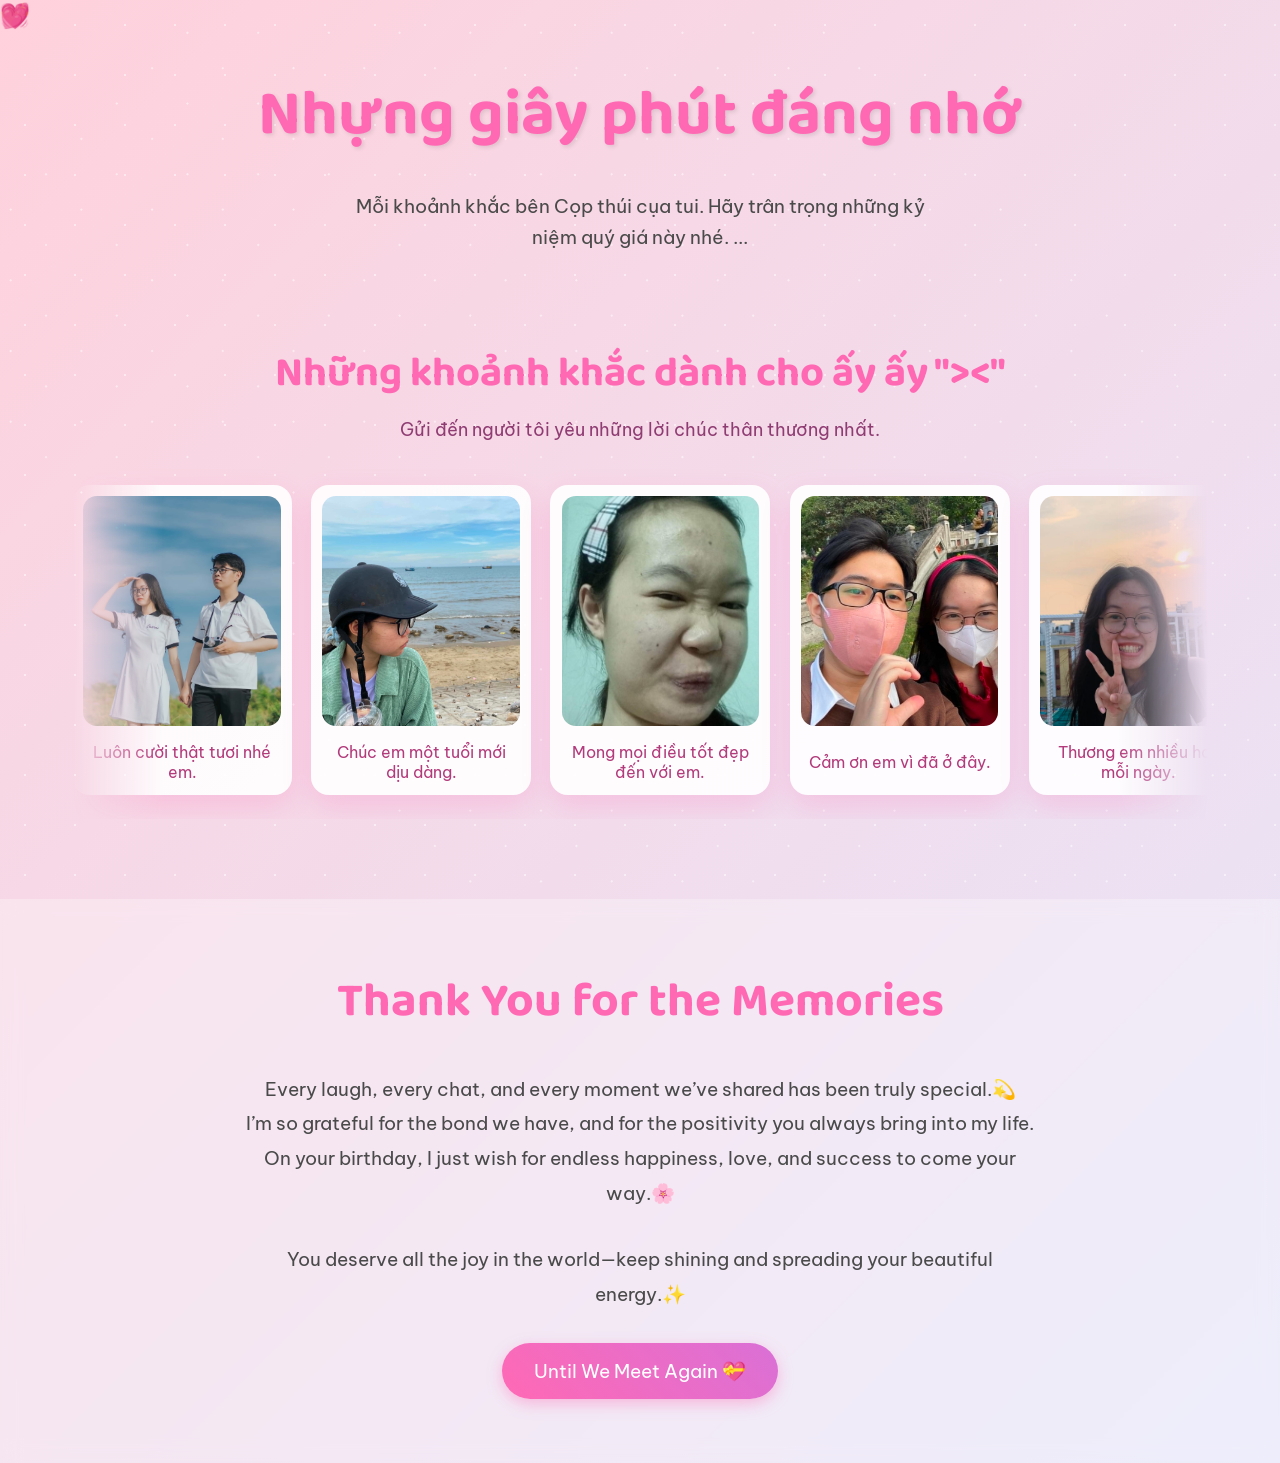
==== last.html @ 3f5a34df "Update birthday site" ====
<!DOCTYPE html>
<html lang="en">

<head>
    <meta charset="UTF-8">
    <meta name="viewport" content="width=device-width, initial-scale=1.0">
    <title>Our Beautiful Memories ✨</title>
    <style>
        @import url('https://fonts.googleapis.com/css2?family=Baloo+2:wght@500;600;700&family=Be+Vietnam+Pro:wght@400;500;600;700&display=swap');

        * {
            margin: 0;
            padding: 0;
            box-sizing: border-box;
        }

        body {
            min-height: 100vh;
            background: linear-gradient(135deg,
                    #ffd1dc 0%,
                    #e6e6fa 25%,
                    #ffefd5 50%,
                    #e6e6fa 75%,
                    #ffd1dc 100%);
            background-size: 400% 400%;
            animation: gradientFlow 15s ease infinite;
            font-family: 'Be Vietnam Pro', sans-serif;
            overflow-x: hidden;
            color: #4a4a4a;
        }

        @keyframes gradientFlow {
            0% {
                background-position: 0% 50%;
            }

            50% {
                background-position: 100% 50%;
            }

            100% {
                background-position: 0% 50%;
            }
        }

        /* Enhanced Sparkle Effect */
        .magic-sparkles {
            position: fixed;
            top: 0;
            left: 0;
            width: 100%;
            height: 100%;
            pointer-events: none;
            z-index: 1;
        }

        .sparkle {
            position: absolute;
            width: 6px;
            height: 6px;
            border-radius: 50%;
            background-color: white;
            animation: twinkle var(--duration, 4s) ease-in-out infinite;
            opacity: 0;
        }

        @keyframes twinkle {

            0%,
            100% {
                opacity: 0;
                transform: scale(0.5);
            }

            50% {
                opacity: 0.8;
                transform: scale(1);
            }
        }

        /* Generate 50 sparkles with different positions and animations */
        .magic-sparkles::before,
        .magic-sparkles::after {
            content: '';
            position: absolute;
            width: 100%;
            height: 100%;
            background-image: radial-gradient(circle, white 1px, transparent 1px);
            background-size: 50px 50px;
            animation: sparkleLayer 8s linear infinite;
            opacity: 0.5;
        }

        .magic-sparkles::after {
            animation-delay: -4s;
            transform: rotate(45deg);
        }

        @keyframes sparkleLayer {
            0% {
                transform: translateY(0);
            }

            100% {
                transform: translateY(-50px);
            }
        }

        /* Floating Hearts */
        .floating-hearts {
            position: fixed;
            width: 100%;
            height: 100%;
            pointer-events: none;
            z-index: 2;
        }

        .heart {
            position: absolute;
            font-size: 1.5rem;
            color: rgba(255, 105, 180, 0.6);
            animation: floatHeart var(--float-duration, 6s) ease-in-out infinite;
            animation-delay: var(--delay, 0s);
        }

        @keyframes floatHeart {
            0% {
                transform: translate(0, 100vh) rotate(0deg);
            }

            100% {
                transform: translate(var(--translate-x, 0), -100vh) rotate(360deg);
            }
        }

        /* Welcome Section */
        .welcome {
            text-align: center;
            padding: 4rem 2rem;
            position: relative;
            z-index: 3;
        }

        .welcome h1 {
            font-family: 'Baloo 2', cursive;
            font-size: 4rem;
            color: #ff69b4;
            text-shadow: 2px 2px 4px rgba(0, 0, 0, 0.1);
            animation: fadeInScale 2s ease;
        }

        .welcome p {
            font-size: 1.2rem;
            max-width: 600px;
            margin: 1.5rem auto;
            line-height: 1.6;
            animation: fadeIn 2s ease 0.5s both;
        }

        /* Enhanced Memory Cards */
        .memory-container {
            max-width: 1200px;
            margin: 0 auto;
            padding: 2rem;
            display: grid;
            grid-template-columns: repeat(auto-fit, minmax(300px, 1fr));
            gap: 2rem;
            z-index: 3;
            position: relative;
        }

        .memory-card {
            background: rgba(255, 255, 255, 0.9);
            border-radius: 20px;
            padding: 1.5rem;
            box-shadow: 0 10px 20px rgba(0, 0, 0, 0.1);
            transition: all 0.5s cubic-bezier(0.4, 0, 0.2, 1);
            position: relative;
            overflow: hidden;
        }

        .memory-card:hover {
            transform: translateY(-10px) scale(1.02);
            box-shadow: 0 15px 30px rgba(0, 0, 0, 0.15);
        }

        .memory-card::before {
            content: '';
            position: absolute;
            top: 0;
            left: 0;
            width: 100%;
            height: 100%;
            background: linear-gradient(45deg, transparent, rgba(255, 255, 255, 0.4), transparent);
            transform: translateX(-100%);
            transition: 0.5s;
        }

        .memory-card:hover::before {
            transform: translateX(100%);
        }

        .memory-img {
            width: 100%;
            height: 250px;
            object-fit: cover;
            border-radius: 15px;
            margin-bottom: 1rem;
            transition: transform 0.5s ease;
        }

        .memory-card:hover .memory-img {
            transform: scale(1.05);
        }

        .memory-date {
            font-family: 'Baloo 2', cursive;
            color: #ff69b4;
            font-size: 1.3rem;
            margin-bottom: 0.5rem;
        }

        .memory-caption {
            font-size: 1rem;
            line-height: 1.5;
            color: #666;
        }

        .legacy-memory-container {
            display: none;
        }

        .memory-showcase {
            max-width: 1200px;
            margin: 0 auto;
            padding: 0 2rem 2rem;
            position: relative;
            z-index: 3;
            text-align: center;
        }

        .memory-intro h2 {
            font-family: 'Baloo 2', cursive;
            font-size: 2.6rem;
            color: #ff69b4;
            margin-bottom: 0.5rem;
        }

        .memory-intro p {
            color: #8f3c73;
            font-size: 1.15rem;
            line-height: 1.6;
            margin-bottom: 1.5rem;
        }

        .photo-marquee {
            width: 100%;
            overflow: hidden;
            padding: 1rem 0 1.5rem;
            -webkit-mask-image: linear-gradient(90deg, transparent, #000 8%, #000 92%, transparent);
            mask-image: linear-gradient(90deg, transparent, #000 8%, #000 92%, transparent);
        }

        .photo-track {
            display: flex;
            width: max-content;
            gap: 1.2rem;
            animation: photosLeftToRight 55s linear infinite;
        }

        .photo-track:hover {
            animation-play-state: paused;
        }

        .photo-card {
            flex: 0 0 220px;
            height: 310px;
            padding: 0.7rem;
            border-radius: 18px;
            background: rgba(255, 255, 255, 0.9);
            box-shadow: 0 12px 28px rgba(255, 105, 180, 0.22);
            display: flex;
            flex-direction: column;
            justify-content: space-between;
        }

        .photo-card img {
            width: 100%;
            height: 230px;
            object-fit: cover;
            border-radius: 14px;
            display: block;
        }

        .photo-card figcaption {
            min-height: 48px;
            display: flex;
            align-items: center;
            justify-content: center;
            color: #b23b7b;
            font-size: 1rem;
            line-height: 1.25;
            padding: 0.35rem 0.25rem 0;
        }

        @keyframes photosLeftToRight {
            from {
                transform: translateX(-50%);
            }

            to {
                transform: translateX(0);
            }
        }

        /* Final Message Section */
        .final-message {
            text-align: center;
            padding: 4rem 2rem;
            background: rgba(255, 255, 255, 0.3);
            backdrop-filter: blur(10px);
            margin-top: 3rem;
            position: relative;
            z-index: 3;
        }

        .final-message h2 {
            font-family: 'Baloo 2', cursive;
            font-size: 3rem;
            color: #ff69b4;
            margin-bottom: 2rem;
            animation: heartbeat 2s infinite;
        }

        @keyframes heartbeat {

            0%,
            100% {
                transform: scale(1);
            }

            50% {
                transform: scale(1.1);
            }
        }

        .final-message p {
            font-size: 1.2rem;
            max-width: 800px;
            margin: 0 auto 2rem;
            line-height: 1.8;
        }

        .goodbye-btn {
            display: inline-block;
            padding: 1rem 2rem;
            font-size: 1.2rem;
            background: linear-gradient(45deg, #ff69b4, #da70d6);
            color: white;
            border: none;
            border-radius: 50px;
            cursor: pointer;
            text-decoration: none;
            transition: all 0.3s ease;
            box-shadow: 0 5px 15px rgba(255, 105, 180, 0.4);
            animation: float 3s infinite ease-in-out;
        }

        .goodbye-btn:hover {
            transform: translateY(-5px);
            box-shadow: 0 8px 20px rgba(255, 105, 180, 0.6);
        }

        @keyframes float {

            0%,
            100% {
                transform: translateY(0);
            }

            50% {
                transform: translateY(-10px);
            }
        }

        /* Animations */
        @keyframes fadeInScale {
            0% {
                opacity: 0;
                transform: scale(0.8);
            }

            100% {
                opacity: 1;
                transform: scale(1);
            }
        }

        @keyframes fadeIn {
            0% {
                opacity: 0;
            }

            100% {
                opacity: 1;
            }
        }

        /* Generate Hearts */
        .js-generate-hearts {
            position: fixed;
            width: 100%;
            height: 100%;
            pointer-events: none;
            z-index: 2;
        }

        /* Custom Scrollbar */
        ::-webkit-scrollbar {
            width: 12px;
        }

        ::-webkit-scrollbar-track {
            background: rgba(255, 255, 255, 0.4);
        }

        ::-webkit-scrollbar-thumb {
            background: linear-gradient(45deg, #ff69b4, #da70d6);
            border-radius: 6px;
        }

        /* Responsive Design */
        @media (max-width: 768px) {
            .welcome h1 {
                font-size: 3rem;
            }

            .memory-container {
                grid-template-columns: 1fr;
            }

            .memory-showcase {
                padding-inline: 1rem;
            }

            .memory-intro h2 {
                font-size: 2rem;
            }

            .photo-card {
                flex-basis: 170px;
                height: 255px;
            }

            .photo-card img {
                height: 180px;
            }

            .photo-card figcaption {
                font-size: 0.9rem;
            }

            .final-message h2 {
                font-size: 2.5rem;
            }
        }
    </style>
</head>

<body>
    <div class="magic-sparkles"></div>
    <div class="floating-hearts">
        <!-- Hearts will be generated via CSS -->
        <div class="heart" style="--float-duration: 6s; --delay: 0s; --translate-x: 20px;">💝</div>
        <div class="heart" style="--float-duration: 8s; --delay: 1s; --translate-x: -30px;">💖</div>
        <div class="heart" style="--float-duration: 7s; --delay: 2s; --translate-x: 40px;">💗</div>
        <div class="heart" style="--float-duration: 9s; --delay: 3s; --translate-x: -20px;">💓</div>
        <div class="heart" style="--float-duration: 5s; --delay: 4s; --translate-x: 30px;">💕</div>
    </div>

    <section class="welcome">
        <h1>Nhựng giây phút đáng nhớ</h1>
        <p>Mỗi khoảnh khắc bên Cọp thúi cụa tui. Hãy trân trọng những kỷ niệm quý giá này nhé. ...</p>
    </section>

    <section class="memory-showcase">
        <div class="memory-intro">
            <h2>Những khoảnh khắc dành cho ấy ấy "><" </h2>
            <p>Gửi đến người tôi yêu những lời chúc thân thương nhất.</p>
        </div>

        <div class="photo-marquee">
            <div class="photo-track">
                <figure class="photo-card"><img src="./d1.jpg" alt="Khoảnh khắc yêu thương 1"><figcaption>Luôn cười thật tươi nhé em.</figcaption></figure>
                <figure class="photo-card"><img src="./d2.jpg" alt="Khoảnh khắc yêu thương 2"><figcaption>Chúc em một tuổi mới dịu dàng.</figcaption></figure>
                <figure class="photo-card"><img src="./d3.jpg" alt="Khoảnh khắc yêu thương 3"><figcaption>Mong mọi điều tốt đẹp đến với em.</figcaption></figure>
                <figure class="photo-card"><img src="./d4.jpg" alt="Khoảnh khắc yêu thương 4"><figcaption>Cảm ơn em vì đã ở đây.</figcaption></figure>
                <figure class="photo-card"><img src="./d5.jpg" alt="Khoảnh khắc yêu thương 5"><figcaption>Thương em nhiều hơn mỗi ngày.</figcaption></figure>
                <figure class="photo-card"><img src="./d6.jpg" alt="Khoảnh khắc yêu thương 6" onerror="this.closest('.photo-card').remove()"><figcaption>Chúc em luôn được chở che.</figcaption></figure>
                <figure class="photo-card"><img src="./d7.jpg" alt="Khoảnh khắc yêu thương 7"><figcaption>Tuổi mới thật nhiều niềm vui.</figcaption></figure>
                <figure class="photo-card"><img src="./d8.jpg" alt="Khoảnh khắc yêu thương 8"><figcaption>Mọi ước mơ của em sẽ nở hoa.</figcaption></figure>
                <figure class="photo-card"><img src="./d9.jpg" alt="Khoảnh khắc yêu thương 9"><figcaption>Em là điều ngọt ngào nhất.</figcaption></figure>
                <figure class="photo-card"><img src="./d10.jpg" alt="Khoảnh khắc yêu thương 10"><figcaption>Chúc em luôn rạng rỡ.</figcaption></figure>
                <figure class="photo-card"><img src="./d11.jpg" alt="Khoảnh khắc yêu thương 11"><figcaption>Bên em là bình yên của anh.</figcaption></figure>
                <figure class="photo-card"><img src="./d12.jpg" alt="Khoảnh khắc yêu thương 12"><figcaption>Mong em được hạnh phúc thật lâu.</figcaption></figure>
                <figure class="photo-card"><img src="./d13.jpg" alt="Khoảnh khắc yêu thương 13"><figcaption>Ngày của em phải thật đặc biệt.</figcaption></figure>
                <figure class="photo-card"><img src="./d14.jpg" alt="Khoảnh khắc yêu thương 14"><figcaption>Anh luôn tự hào về em.</figcaption></figure>
                <figure class="photo-card"><img src="./d15.jpg" alt="Khoảnh khắc yêu thương 15"><figcaption>Chúc em được yêu đúng như em xứng đáng.</figcaption></figure>
                <figure class="photo-card"><img src="./d16.jpg" alt="Khoảnh khắc yêu thương 16"><figcaption>Luôn giữ trái tim ấm áp này nhé.</figcaption></figure>
                <figure class="photo-card"><img src="./d17.jpg" alt="Khoảnh khắc yêu thương 17"><figcaption>Mỗi khoảnh khắc có em đều đáng nhớ.</figcaption></figure>
                <figure class="photo-card"><img src="./d18.jpg" alt="Khoảnh khắc yêu thương 18"><figcaption>Chúc em một đời an nhiên.</figcaption></figure>
                <figure class="photo-card"><img src="./d19.jpg" alt="Khoảnh khắc yêu thương 19"><figcaption>Yêu em bằng tất cả chân thành.</figcaption></figure>
                <figure class="photo-card"><img src="./d20.jpg" alt="Khoảnh khắc yêu thương 20"><figcaption>Happy birthday, tình yêu của anh.</figcaption></figure>
            </div>
        </div>
    </section>

    <div class="memory-container legacy-memory-container">
        <div class="memory-card">
            <img src="./d1.jpg" alt="First Date" class="memory-img">
            <div class="memory-date">Her Smile Says It All</div>
            <div class="memory-caption">You’re truly one of the sweetest girls I know, and I feel lucky to have a sis
                like you.❤️</div>
        </div>
        <div class="memory-card">
            <img src="./d2.jpg" alt="Beach Day" class="memory-img">
            <div class="memory-date">Together Vibes</div>
            <div class="memory-caption">May your journey ahead be filled with happiness, success, and endless
                smiles.😊💕</div>
        </div>
        <div class="memory-card">
            <img src="./d3.jpg" alt="Movie Night" class="memory-img">
            <div class="memory-date">Pretty Soul</div>
            <div class="memory-caption">Keep being the amazing person you are—you make every moment brighter.🌸💖</div>
        </div>

    </div>

    <section class="final-message">
        <h2>Thank You for the Memories</h2>
        <p>Every laugh, every chat, and every moment we’ve shared has been truly special.💫<br>
            I’m so grateful for the bond we have, and for the positivity you always bring into my life.<br>
            On your birthday, I just wish for endless happiness, love, and success to come your way.🌸</p>
        <p>You deserve all the joy in the world—keep shining and spreading your beautiful energy.✨</p>
        <a href="#" class="goodbye-btn">Until We Meet Again 💝</a>
    </section>
    <script>
        const photoTrack = document.querySelector('.photo-track');

        if (photoTrack) {
            photoTrack.innerHTML += photoTrack.innerHTML;
        }
    </script>
</body>

</html>
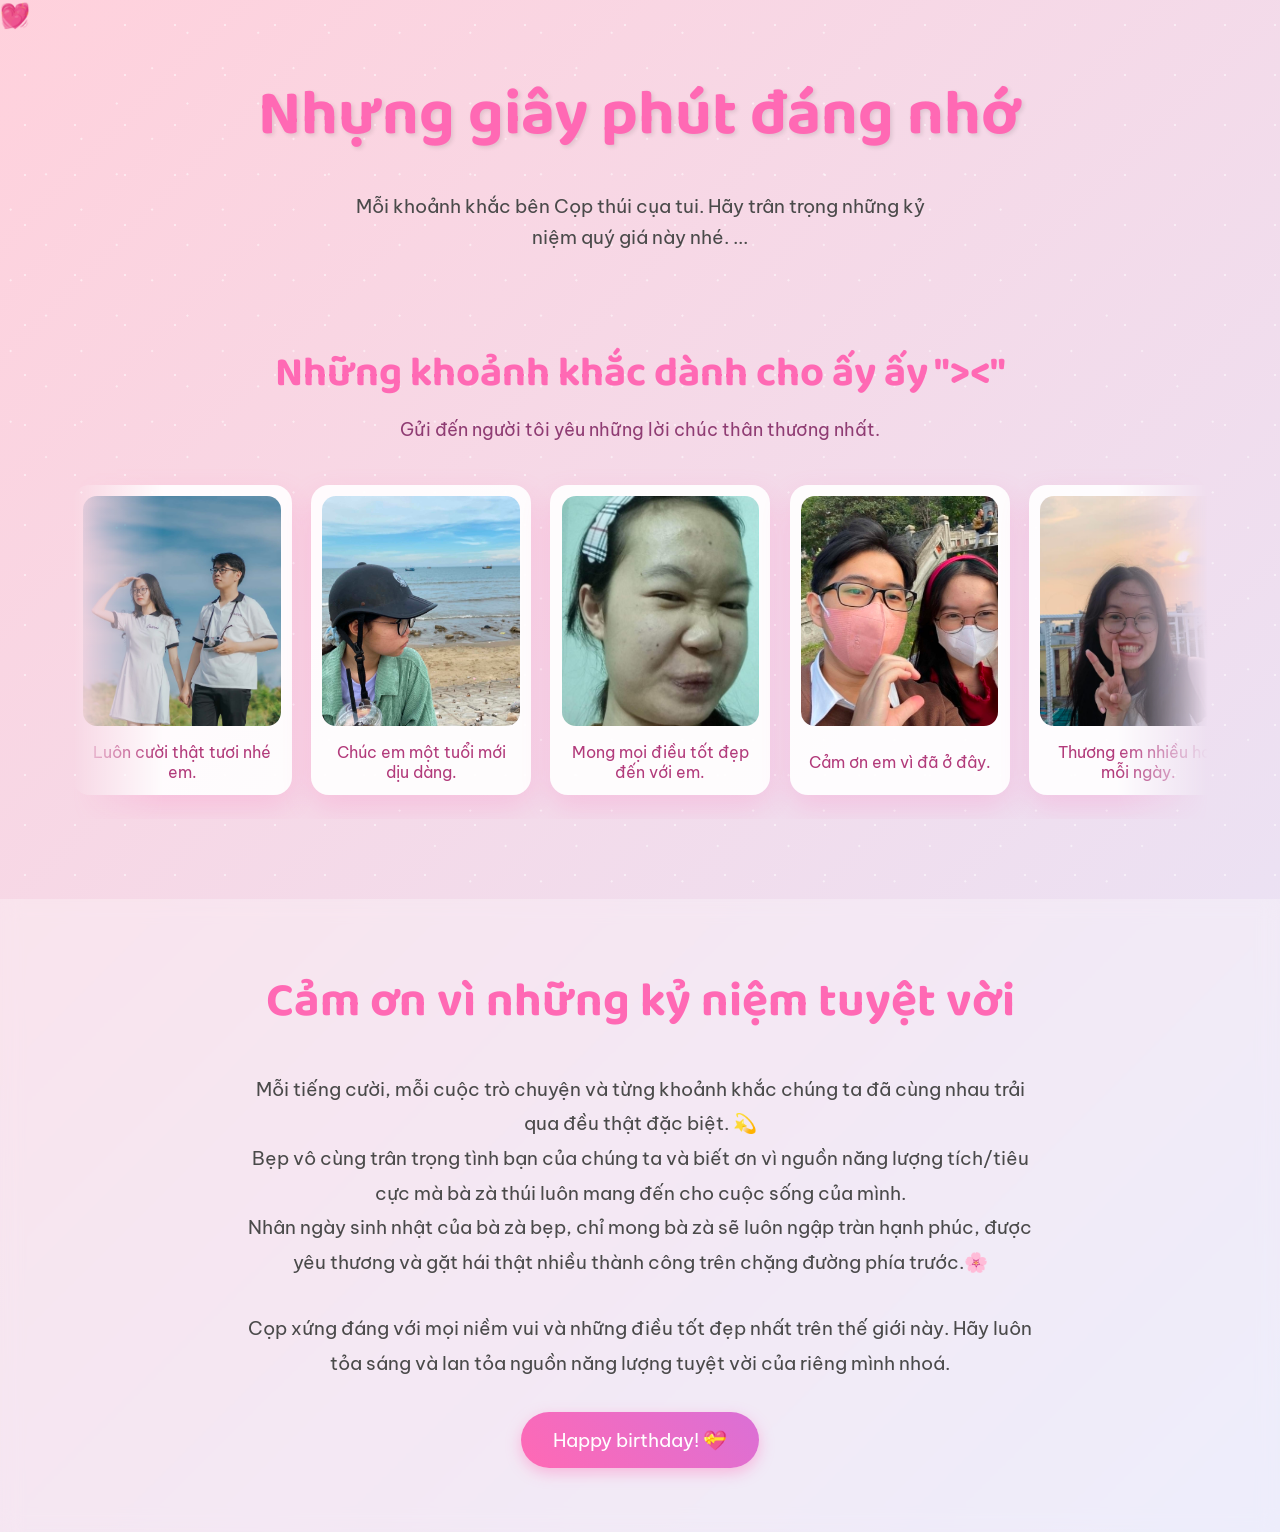
==== commit 0bbfaf5c: "update" ====
--- a/last.html
+++ b/last.html
@@ -537,12 +537,12 @@
     </div>
 
     <section class="final-message">
-        <h2>Thank You for the Memories</h2>
-        <p>Every laugh, every chat, and every moment we’ve shared has been truly special.💫<br>
-            I’m so grateful for the bond we have, and for the positivity you always bring into my life.<br>
-            On your birthday, I just wish for endless happiness, love, and success to come your way.🌸</p>
-        <p>You deserve all the joy in the world—keep shining and spreading your beautiful energy.✨</p>
-        <a href="#" class="goodbye-btn">Until We Meet Again 💝</a>
+        <h2>Cảm ơn vì những kỷ niệm tuyệt vời</h2>
+        <p>Mỗi tiếng cười, mỗi cuộc trò chuyện và từng khoảnh khắc chúng ta đã cùng nhau trải qua đều thật đặc biệt. 💫<br>
+            Bẹp vô cùng trân trọng tình bạn của chúng ta và biết ơn vì nguồn năng lượng tích/tiêu cực mà bà zà thúi luôn mang đến cho cuộc sống của mình.<br>
+            Nhân ngày sinh nhật của bà zà bẹp, chỉ mong bà zà sẽ luôn ngập tràn hạnh phúc, được yêu thương và gặt hái thật nhiều thành công trên chặng đường phía trước.🌸</p>
+        <p>Cọp xứng đáng với mọi niềm vui và những điều tốt đẹp nhất trên thế giới này. Hãy luôn tỏa sáng và lan tỏa nguồn năng lượng tuyệt vời của riêng mình nhoá.</p>
+        <a href="#" class="goodbye-btn">Happy birthday! 💝</a>
     </section>
     <script>
         const photoTrack = document.querySelector('.photo-track');
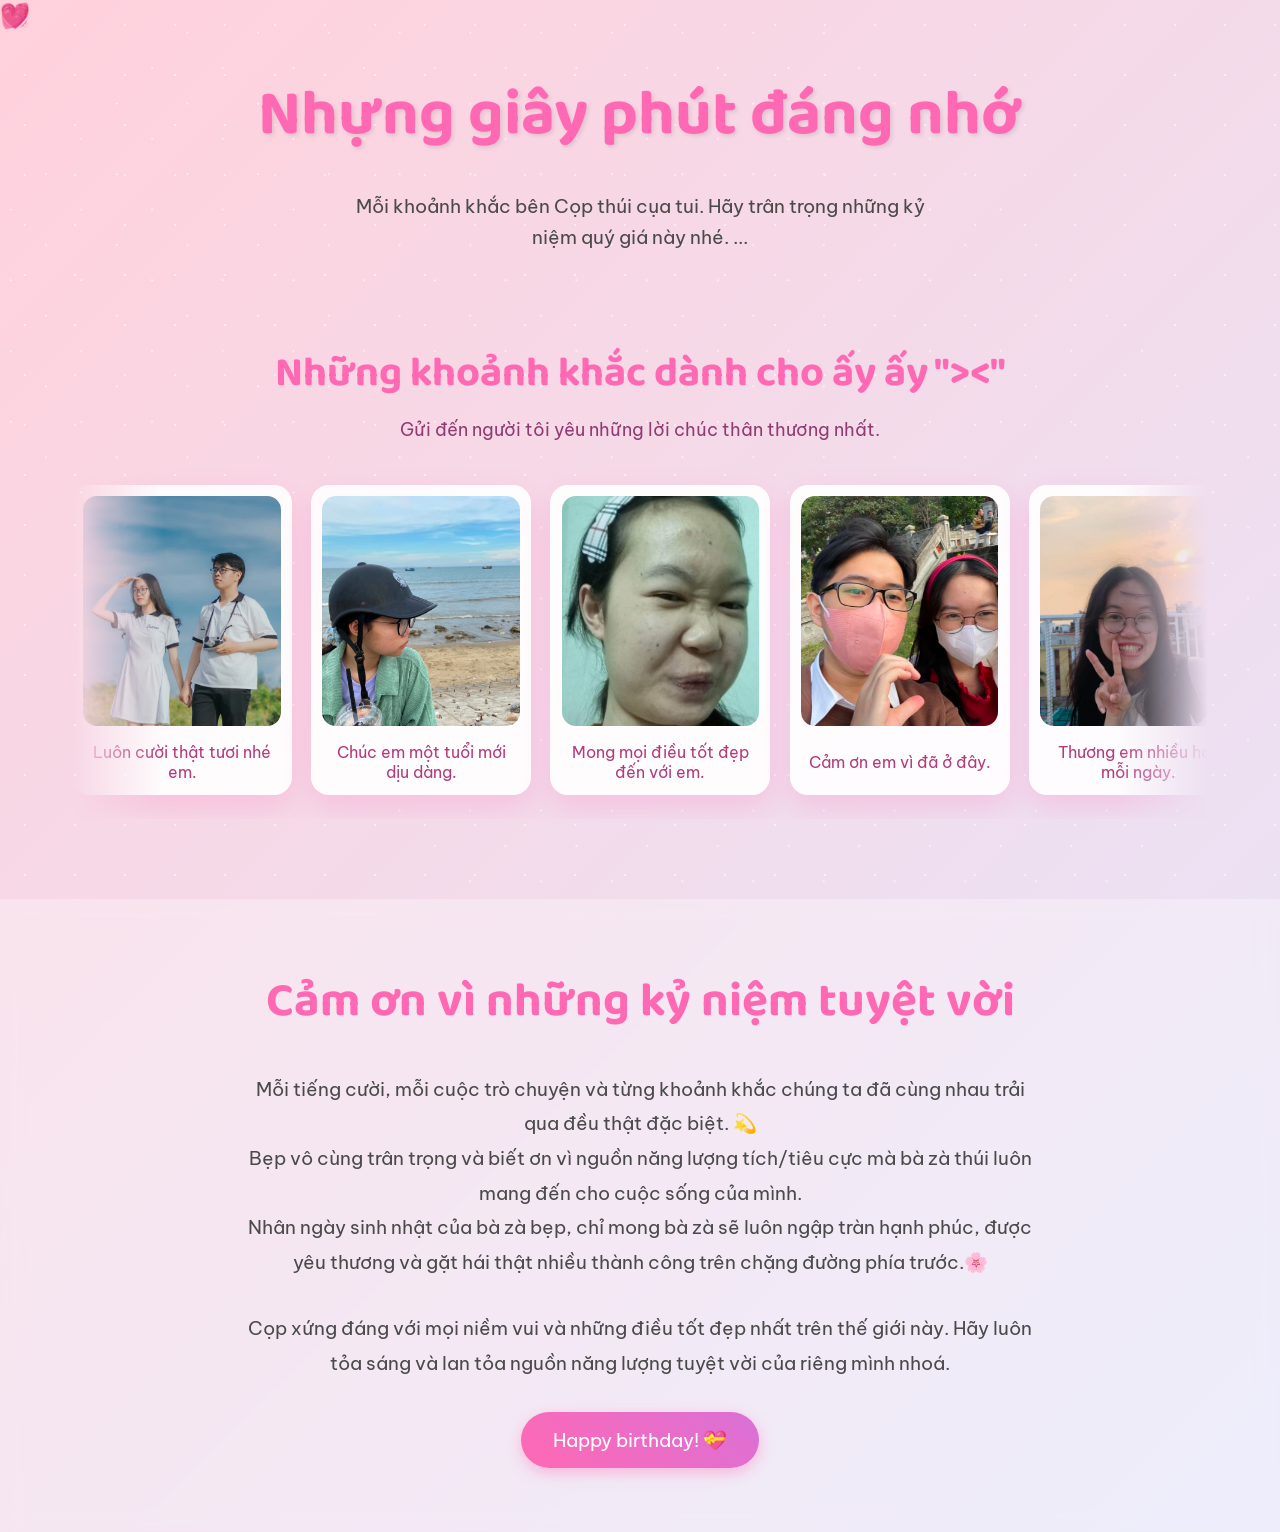
==== commit 000ab542: "last" ====
--- a/last.html
+++ b/last.html
@@ -539,7 +539,7 @@
     <section class="final-message">
         <h2>Cảm ơn vì những kỷ niệm tuyệt vời</h2>
         <p>Mỗi tiếng cười, mỗi cuộc trò chuyện và từng khoảnh khắc chúng ta đã cùng nhau trải qua đều thật đặc biệt. 💫<br>
-            Bẹp vô cùng trân trọng tình bạn của chúng ta và biết ơn vì nguồn năng lượng tích/tiêu cực mà bà zà thúi luôn mang đến cho cuộc sống của mình.<br>
+            Bẹp vô cùng trân trọng và biết ơn vì nguồn năng lượng tích/tiêu cực mà bà zà thúi luôn mang đến cho cuộc sống của mình.<br>
             Nhân ngày sinh nhật của bà zà bẹp, chỉ mong bà zà sẽ luôn ngập tràn hạnh phúc, được yêu thương và gặt hái thật nhiều thành công trên chặng đường phía trước.🌸</p>
         <p>Cọp xứng đáng với mọi niềm vui và những điều tốt đẹp nhất trên thế giới này. Hãy luôn tỏa sáng và lan tỏa nguồn năng lượng tuyệt vời của riêng mình nhoá.</p>
         <a href="#" class="goodbye-btn">Happy birthday! 💝</a>
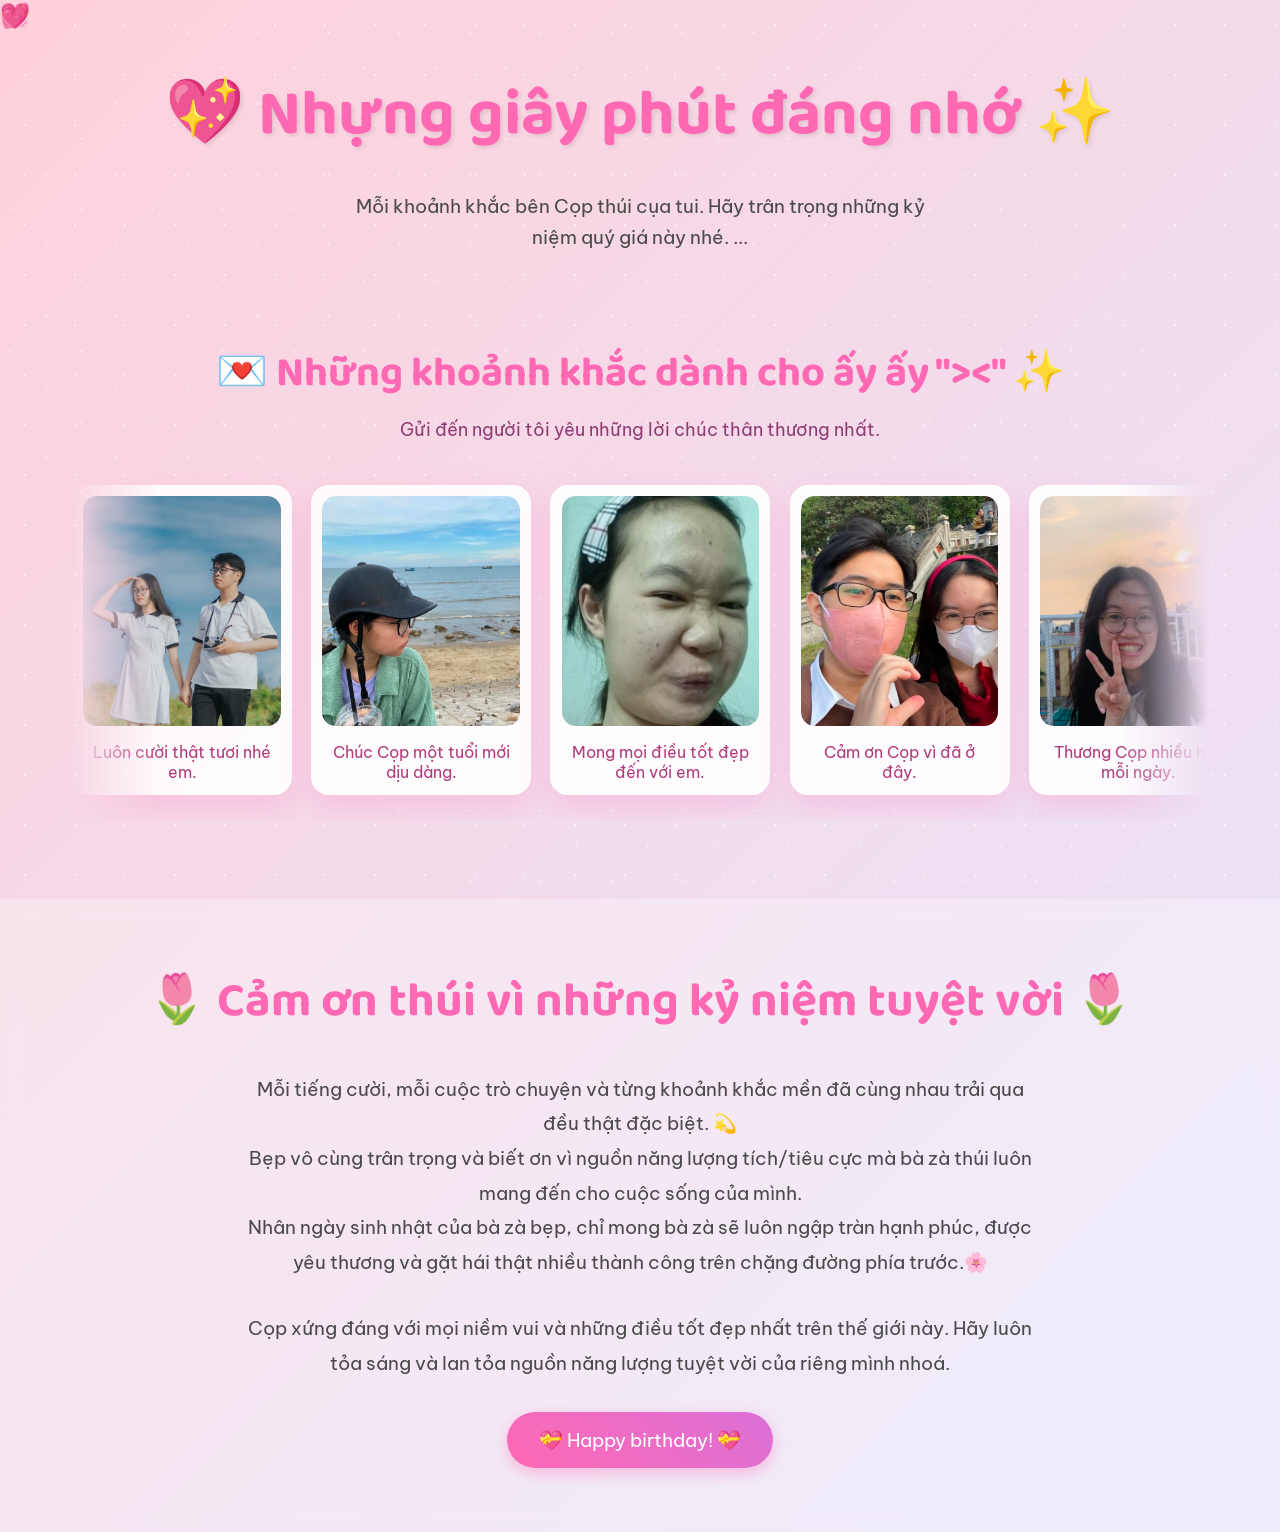
==== commit 5695ca58: "last 2" ====
--- a/last.html
+++ b/last.html
@@ -479,38 +479,57 @@
     </div>
 
     <section class="welcome">
-        <h1>Nhựng giây phút đáng nhớ</h1>
+        <h1>💖 Nhựng giây phút đáng nhớ ✨</h1>
         <p>Mỗi khoảnh khắc bên Cọp thúi cụa tui. Hãy trân trọng những kỷ niệm quý giá này nhé. ...</p>
     </section>
 
     <section class="memory-showcase">
         <div class="memory-intro">
-            <h2>Những khoảnh khắc dành cho ấy ấy "><" </h2>
+            <h2>💌 Những khoảnh khắc dành cho ấy ấy "><" ✨</h2>
             <p>Gửi đến người tôi yêu những lời chúc thân thương nhất.</p>
         </div>
 
         <div class="photo-marquee">
             <div class="photo-track">
                 <figure class="photo-card"><img src="./d1.jpg" alt="Khoảnh khắc yêu thương 1"><figcaption>Luôn cười thật tươi nhé em.</figcaption></figure>
-                <figure class="photo-card"><img src="./d2.jpg" alt="Khoảnh khắc yêu thương 2"><figcaption>Chúc em một tuổi mới dịu dàng.</figcaption></figure>
+                <figure class="photo-card"><img src="./d2.jpg" alt="Khoảnh khắc yêu thương 2"><figcaption>Chúc Cọp một tuổi mới dịu dàng.</figcaption></figure>
                 <figure class="photo-card"><img src="./d3.jpg" alt="Khoảnh khắc yêu thương 3"><figcaption>Mong mọi điều tốt đẹp đến với em.</figcaption></figure>
-                <figure class="photo-card"><img src="./d4.jpg" alt="Khoảnh khắc yêu thương 4"><figcaption>Cảm ơn em vì đã ở đây.</figcaption></figure>
-                <figure class="photo-card"><img src="./d5.jpg" alt="Khoảnh khắc yêu thương 5"><figcaption>Thương em nhiều hơn mỗi ngày.</figcaption></figure>
-                <figure class="photo-card"><img src="./d6.jpg" alt="Khoảnh khắc yêu thương 6" onerror="this.closest('.photo-card').remove()"><figcaption>Chúc em luôn được chở che.</figcaption></figure>
+                <figure class="photo-card"><img src="./d4.jpg" alt="Khoảnh khắc yêu thương 4"><figcaption>Cảm ơn Cọp vì đã ở đây.</figcaption></figure>
+                <figure class="photo-card"><img src="./d5.jpg" alt="Khoảnh khắc yêu thương 5"><figcaption>Thương Cọp nhiều hơn mỗi ngày.</figcaption></figure>
+                <figure class="photo-card"><img src="./d6.jpg" alt="Khoảnh khắc yêu thương 6" onerror="this.closest('.photo-card').remove()"><figcaption>Chúc Cọp luôn được chở che.</figcaption></figure>
                 <figure class="photo-card"><img src="./d7.jpg" alt="Khoảnh khắc yêu thương 7"><figcaption>Tuổi mới thật nhiều niềm vui.</figcaption></figure>
-                <figure class="photo-card"><img src="./d8.jpg" alt="Khoảnh khắc yêu thương 8"><figcaption>Mọi ước mơ của em sẽ nở hoa.</figcaption></figure>
-                <figure class="photo-card"><img src="./d9.jpg" alt="Khoảnh khắc yêu thương 9"><figcaption>Em là điều ngọt ngào nhất.</figcaption></figure>
-                <figure class="photo-card"><img src="./d10.jpg" alt="Khoảnh khắc yêu thương 10"><figcaption>Chúc em luôn rạng rỡ.</figcaption></figure>
-                <figure class="photo-card"><img src="./d11.jpg" alt="Khoảnh khắc yêu thương 11"><figcaption>Bên em là bình yên của anh.</figcaption></figure>
-                <figure class="photo-card"><img src="./d12.jpg" alt="Khoảnh khắc yêu thương 12"><figcaption>Mong em được hạnh phúc thật lâu.</figcaption></figure>
-                <figure class="photo-card"><img src="./d13.jpg" alt="Khoảnh khắc yêu thương 13"><figcaption>Ngày của em phải thật đặc biệt.</figcaption></figure>
-                <figure class="photo-card"><img src="./d14.jpg" alt="Khoảnh khắc yêu thương 14"><figcaption>Anh luôn tự hào về em.</figcaption></figure>
-                <figure class="photo-card"><img src="./d15.jpg" alt="Khoảnh khắc yêu thương 15"><figcaption>Chúc em được yêu đúng như em xứng đáng.</figcaption></figure>
+                <figure class="photo-card"><img src="./d8.jpg" alt="Khoảnh khắc yêu thương 8"><figcaption>Mọi ước mơ của Cọp sẽ nở hoa.</figcaption></figure>
+                <figure class="photo-card"><img src="./d9.jpg" alt="Khoảnh khắc yêu thương 9"><figcaption>Cọp là điều ngọt ngào nhất.</figcaption></figure>
+                <figure class="photo-card"><img src="./d10.jpg" alt="Khoảnh khắc yêu thương 10"><figcaption>Chúc Cọp luôn rạng rỡ.</figcaption></figure>
+                <figure class="photo-card"><img src="./d11.jpg" alt="Khoảnh khắc yêu thương 11"><figcaption>Bên Cọp là bình yên của Bẹp.</figcaption></figure>
+                <figure class="photo-card"><img src="./d12.jpg" alt="Khoảnh khắc yêu thương 12"><figcaption>Mong cọp được hạnh phúc thật lâu.</figcaption></figure>
+                <figure class="photo-card"><img src="./d13.jpg" alt="Khoảnh khắc yêu thương 13"><figcaption>Ngày của cọp phải thật đặc biệt.</figcaption></figure>
+                <figure class="photo-card"><img src="./d14.jpg" alt="Khoảnh khắc yêu thương 14"><figcaption>Bẹp luôn tự hào về em.</figcaption></figure>
+                <figure class="photo-card"><img src="./d15.jpg" alt="Khoảnh khắc yêu thương 15"><figcaption>Chúc Cọp được yêu đúng như Cọp xứng đáng.</figcaption></figure>
                 <figure class="photo-card"><img src="./d16.jpg" alt="Khoảnh khắc yêu thương 16"><figcaption>Luôn giữ trái tim ấm áp này nhé.</figcaption></figure>
-                <figure class="photo-card"><img src="./d17.jpg" alt="Khoảnh khắc yêu thương 17"><figcaption>Mỗi khoảnh khắc có em đều đáng nhớ.</figcaption></figure>
-                <figure class="photo-card"><img src="./d18.jpg" alt="Khoảnh khắc yêu thương 18"><figcaption>Chúc em một đời an nhiên.</figcaption></figure>
-                <figure class="photo-card"><img src="./d19.jpg" alt="Khoảnh khắc yêu thương 19"><figcaption>Yêu em bằng tất cả chân thành.</figcaption></figure>
-                <figure class="photo-card"><img src="./d20.jpg" alt="Khoảnh khắc yêu thương 20"><figcaption>Happy birthday, tình yêu của anh.</figcaption></figure>
+                <figure class="photo-card"><img src="./d17.jpg" alt="Khoảnh khắc yêu thương 17"><figcaption>Mỗi khoảnh khắc có Cọp đều đáng nhớ.</figcaption></figure>
+                <figure class="photo-card"><img src="./d18.jpg" alt="Khoảnh khắc yêu thương 18"><figcaption>Chúc Cọp một đời an nhiên.</figcaption></figure>
+                <figure class="photo-card"><img src="./d19.jpg" alt="Khoảnh khắc yêu thương 19"><figcaption>Yêu Cọp bằng tất cả chân thành.</figcaption></figure>
+                <figure class="photo-card"><img src="./d20.jpg" alt="Khoảnh khắc yêu thương 20"><figcaption>Happy birthday, tình yêu của Bẹp.</figcaption></figure>
+                <figure class="photo-card"><img src="./d21.jpg" alt="Khoảnh khắc yêu thương 21"><figcaption>Mỗi nụ cười của Cọp đều làm ngày Bẹp zui hơn.</figcaption></figure>
+                <figure class="photo-card"><img src="./d22.jpg" alt="Khoảnh khắc yêu thương 22"><figcaption>Chúc Cọp luôn bình yên, dịu dàng và hạnh phúc.</figcaption></figure>
+                <figure class="photo-card"><img src="./d23.jpg" alt="Khoảnh khắc yêu thương 23"><figcaption>Cọp là món quà đẹp nhất mà cuộc đời mang đến.</figcaption></figure>
+                <figure class="photo-card"><img src="./d24.jpg" alt="Khoảnh khắc yêu thương 24"><figcaption>Mong mọi điều ngọt ngào nhất sẽ tìm đến em.</figcaption></figure>
+                <figure class="photo-card"><img src="./d25.jpg" alt="Khoảnh khắc yêu thương 25"><figcaption>Luôn giữ ánh mắt long lBẹp và trái tim ấm áp ấy nhé.</figcaption></figure>
+                <figure class="photo-card"><img src="./d26.jpg" alt="Khoảnh khắc yêu thương 26"><figcaption>Tuổi mới, thêm thật nhiều niềm vui và may mắn.</figcaption></figure>
+                <figure class="photo-card"><img src="./d27.jpg" alt="Khoảnh khắc yêu thương 27"><figcaption>Ở cạnh Cọp là những ngày tháng đáng nhớ nhất.</figcaption></figure>
+                <figure class="photo-card"><img src="./d28.jpg" alt="Khoảnh khắc yêu thương 28"><figcaption>Chúc Cọp luôn được yêu thương theo cách dịu dàng nhất.</figcaption></figure>
+                <figure class="photo-card"><img src="./d29.jpg" alt="Khoảnh khắc yêu thương 29"><figcaption>Mỗi khoảnh khắc bên Cọp đều đáng để nâng niu.</figcaption></figure>
+                <figure class="photo-card"><img src="./d30.jpg" alt="Khoảnh khắc yêu thương 30"><figcaption>Bẹp mong nụ cười này sẽ luôn ở lại thật lâu.</figcaption></figure>
+                <figure class="photo-card"><img src="./d31.jpg" alt="Khoảnh khắc yêu thương 31"><figcaption>Chúc Cọp ngày nào cũng gặp điều dễ thương.</figcaption></figure>
+                <figure class="photo-card"><img src="./d32.jpg" alt="Khoảnh khắc yêu thương 32"><figcaption>Em xứng đáng với những điều tốt đẹp nhất trên đời.</figcaption></figure>
+                <figure class="photo-card"><img src="./d33.jpg" alt="Khoảnh khắc yêu thương 33"><figcaption>Yêu Cọp thúi bằng tất cả những điều chân thành nhất.</figcaption></figure>
+                <figure class="photo-card"><img src="./d34.jpg" alt="Khoảnh khắc yêu thương 34"><figcaption>Chúc tuổi mới của Cọp ngập tràn tiếng cười.</figcaption></figure>
+                <figure class="photo-card"><img src="./d35.jpg" alt="Khoảnh khắc yêu thương 35"><figcaption>Cọp vui là điều đẹp nhất trong mắt Bẹp.</figcaption></figure>
+                <figure class="photo-card"><img src="./d36.jpg" alt="Khoảnh khắc yêu thương 36"><figcaption>Mong Cọp sẹ luôn an nhiên và rạng rỡ như hôm nay.</figcaption></figure>
+                <figure class="photo-card"><img src="./d37.jpg" alt="Khoảnh khắc yêu thương 37"><figcaption>Cảm ơn vì đã xuất hiện trong cuộc sống của Bẹp nha ><.</figcaption></figure>
+                <figure class="photo-card"><img src="./d38.jpg" alt="Khoảnh khắc yêu thương 38"><figcaption>Chúc Cọp mãi là cô gái xinh đẹp và mạnh mẽ.</figcaption></figure>
+                <figure class="photo-card"><img src="./d39.jpg" alt="Khoảnh khắc yêu thương 39"><figcaption>Happy birthday, Cọp là điều tuyệt vời nhất:3.</figcaption></figure>
             </div>
         </div>
     </section>
@@ -537,12 +556,12 @@
     </div>
 
     <section class="final-message">
-        <h2>Cảm ơn vì những kỷ niệm tuyệt vời</h2>
-        <p>Mỗi tiếng cười, mỗi cuộc trò chuyện và từng khoảnh khắc chúng ta đã cùng nhau trải qua đều thật đặc biệt. 💫<br>
+        <h2>🌷 Cảm ơn thúi vì những kỷ niệm tuyệt vời 🌷</h2>
+        <p>Mỗi tiếng cười, mỗi cuộc trò chuyện và từng khoảnh khắc mền đã cùng nhau trải qua đều thật đặc biệt. 💫<br>
             Bẹp vô cùng trân trọng và biết ơn vì nguồn năng lượng tích/tiêu cực mà bà zà thúi luôn mang đến cho cuộc sống của mình.<br>
             Nhân ngày sinh nhật của bà zà bẹp, chỉ mong bà zà sẽ luôn ngập tràn hạnh phúc, được yêu thương và gặt hái thật nhiều thành công trên chặng đường phía trước.🌸</p>
         <p>Cọp xứng đáng với mọi niềm vui và những điều tốt đẹp nhất trên thế giới này. Hãy luôn tỏa sáng và lan tỏa nguồn năng lượng tuyệt vời của riêng mình nhoá.</p>
-        <a href="#" class="goodbye-btn">Happy birthday! 💝</a>
+        <a href="#" class="goodbye-btn">💝 Happy birthday! 💝</a>
     </section>
     <script>
         const photoTrack = document.querySelector('.photo-track');
